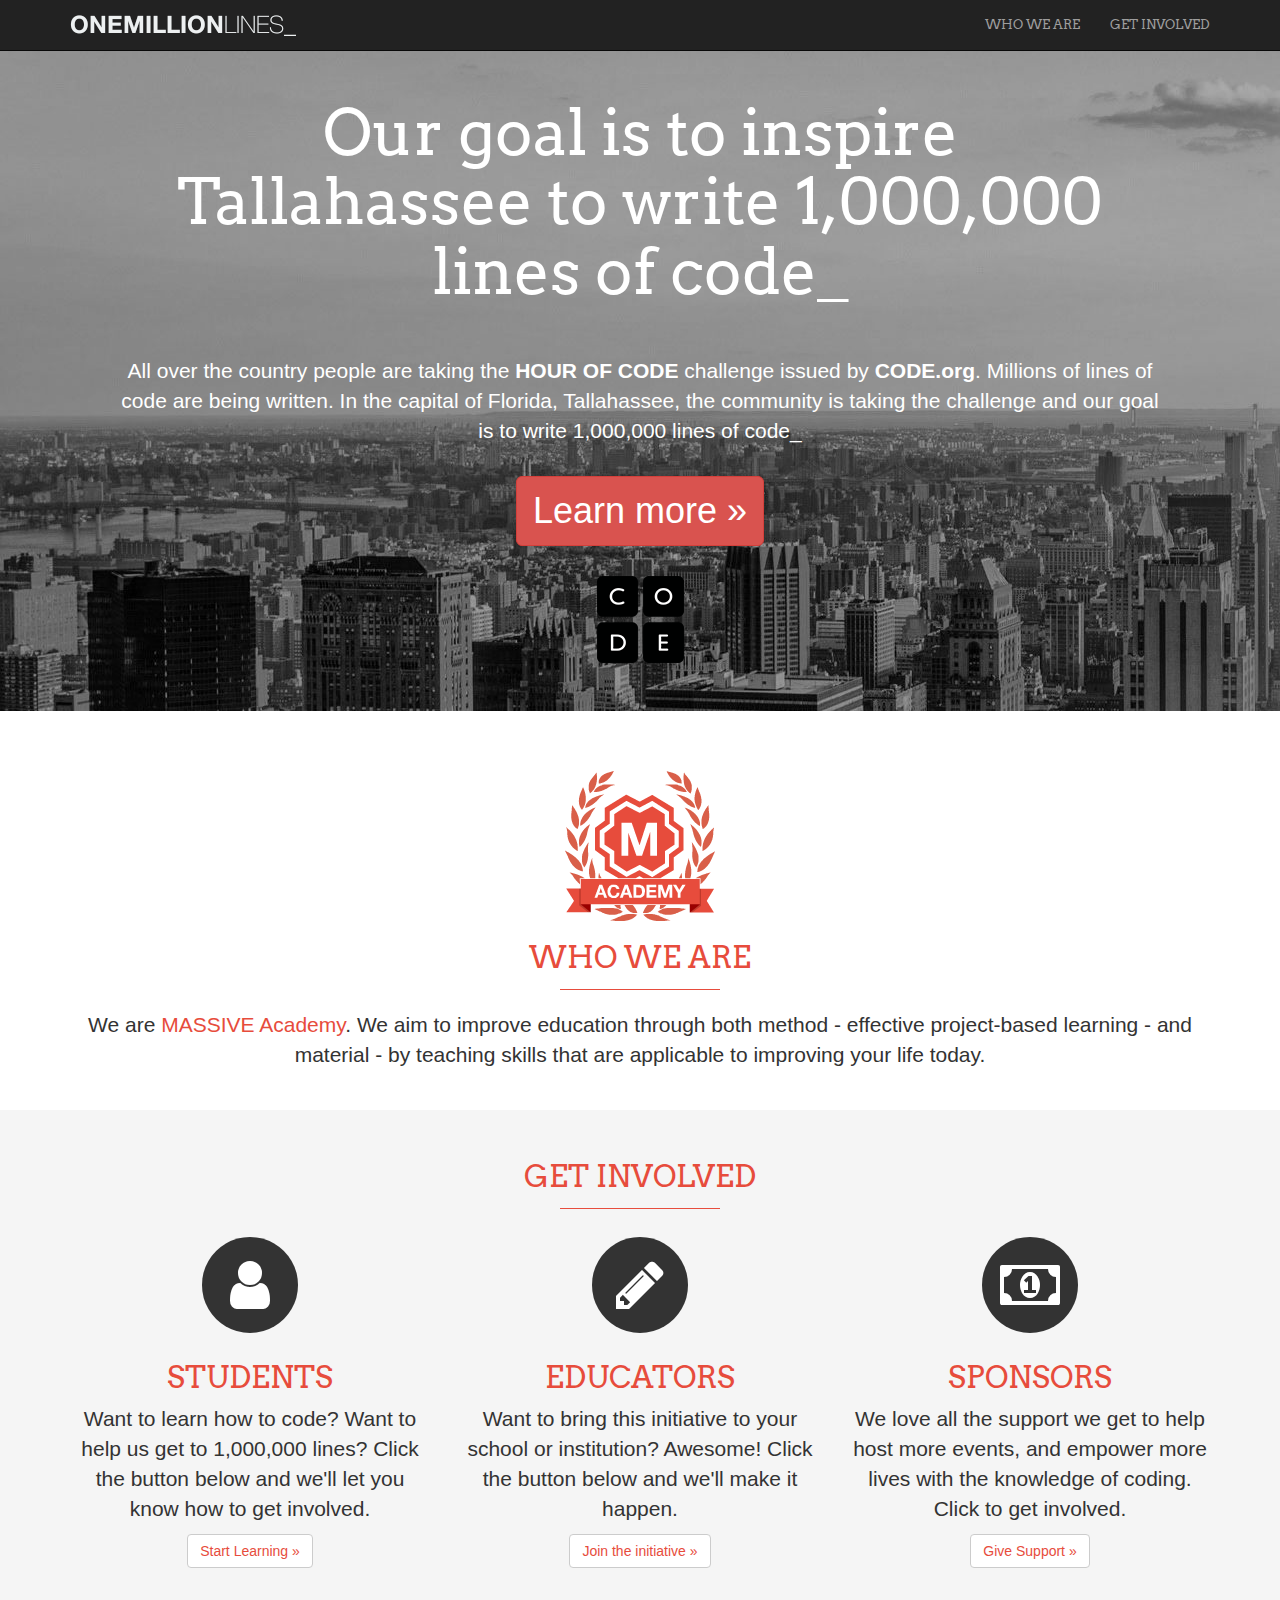
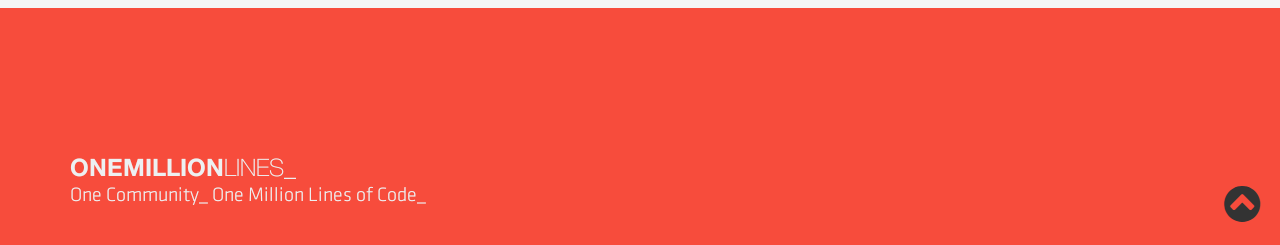
==== images/index.html @ c86b9d06 "Bunch of changes - JS. Modal. CSS change, Additional HTML" ====
<!DOCTYPE html>
<html lang="en">
  <head>
    <meta charset="utf-8">
    <meta http-equiv="X-UA-Compatible" content="IE=edge">
    <meta name="viewport" content="width=device-width, initial-scale=1">
    <!-- The above 3 meta tags *must* come first in the head; any other head content must come *after* these tags -->
    <meta name="description" content="">
    <meta name="author" content="">
    <link rel="icon" href="../../favicon.ico">

    <title>One Million Lines</title>

    <!--     Fonts and Icons -->
    <link href="https://fonts.googleapis.com/css?family=Arvo" rel="stylesheet">
    <link rel="stylesheet" href="fonts/font-awesome/css/font-awesome.min.css">

    <!-- Bootstrap core CSS -->
    <link href="css/bootstrap.min.css" rel="stylesheet">

    <!-- IE10 viewport hack for Surface/desktop Windows 8 bug -->
    <link href="../../assets/css/ie10-viewport-bug-workaround.css" rel="stylesheet">

    <!-- Custom styles for this template -->
    <link href="css/custom.css" rel="stylesheet">

    <!-- Just for debugging purposes. Don't actually copy these 2 lines! -->
    <!--[if lt IE 9]><script src="../../assets/js/ie8-responsive-file-warning.js"></script><![endif]-->
    <script src="../../assets/js/ie-emulation-modes-warning.js"></script>

    <!-- HTML5 shim and Respond.js for IE8 support of HTML5 elements and media queries -->
    <!--[if lt IE 9]>
      <script src="https://oss.maxcdn.com/html5shiv/3.7.3/html5shiv.min.js"></script>
      <script src="https://oss.maxcdn.com/respond/1.4.2/respond.min.js"></script>
    <![endif]-->
  </head>

  <body data-spy="scroll" data-target=".navbar-collapse" data-offset="50">

    <nav class="navbar navbar-inverse navbar-fixed-top">
      <div class="container">
        <div class="navbar-header">
          <button type="button" class="navbar-toggle collapsed" data-toggle="collapse" data-target="#navbar" aria-expanded="false" aria-controls="navbar">
            <span class="sr-only">Toggle navigation</span>
            <span class="icon-bar"></span>
            <span class="icon-bar"></span>
            <span class="icon-bar"></span>
          </button>
          <a class="navbar-brand" href="#jumbotron"><img src="images/top_logo.png" title="One Million Lines Logo" alt="One Million Lines Logo"></a>
        </div>
        <div id="navbar" class="collapse navbar-collapse">
          <ul class="nav navbar-nav navbar-right">
            <li><a href="#who">WHO WE ARE</a></li>
            <li><a href="#get-involved">GET INVOLVED</a></li>
          </ul>
        </div><!--/.nav-collapse -->
      </div>
    </nav>

    <!-- Main jumbotron for a primary marketing message or call to action -->
    <div id="jumbotron" class="jumbotron">
      <div class="container">
        <h1>Our goal is to inspire <br>Tallahassee to write 1,000,000<br> lines of code_</h1>
        <p>All over the country people are taking the <strong>HOUR OF CODE</strong> challenge issued by <strong>CODE.org</strong>. Millions of lines of code are being written. In the capital of Florida, Tallahassee, the community is taking the challenge and our goal is to write 1,000,000 lines of code_</p>
        <p><a class="btn btn-danger btn-lg" href="#" role="button" data-toggle="modal" data-target="#myModal">Learn more &raquo;</a></p>


        <!-- Modal -->
        <div class="modal fade" id="myModal" tabindex="-1" role="dialog" aria-labelledby="myModalLabel">
          <div class="modal-dialog" role="document">
            <div class="modal-content">
              <button type="button" class="close" data-dismiss="modal" aria-label="Close"><span aria-hidden="true">×</span></button>
              <iframe width="560" height="315" src="https://www.youtube.com/embed/hTWVmn435Ws" frameborder="0" allowfullscreen></iframe>
            </div>
          </div>
        </div>

        <img src="images/code.png" title="Code Block Logo" alt="Code Block Logo">
      </div>
    </div>

    <div id="who">
      <div class="container homepage">
        <img src="images/academy_brand_med.png" title="Academy Logo" alt="Academy Logo">
        <h2>WHO WE ARE</h2>
        <hr>
        <p>We are <a href="http://http://www.makerbased.com/oml/" target="_blank">MASSIVE Academy</a>. We aim to improve education through both method - effective project-based learning - and material - by teaching skills that are applicable to improving your life today.</p>
      </div>
    </div>

   <div id="get-involved"> 
    <div class="container homepage">
    <h2>Get Involved</h2>
    <hr>
      <div class="row">
        <div class="col-md-4">
        <span class="fa-stack fa-4x">
          <i class="fa fa-circle fa-stack-2x"></i>
          <i class="fa fa-user fa-stack-1x fa-inverse"></i>
        </span>
          <h3>Students</h3>
          <p>Want to learn how to code? Want to help us get to 1,000,000 lines? Click the button below and we'll let you know how to get involved.</p>
          <p><a class="btn btn-default" href="#" role="button">Start Learning &raquo;</a></p>
        </div>
        <div class="col-md-4">
        <span class="fa-stack fa-4x">
          <i class="fa fa-circle fa-stack-2x"></i>
          <i class="fa fa-pencil fa-stack-1x fa-inverse"></i>
        </span>
          <h3>Educators</h3>
          <p>Want to bring this initiative to your school or institution? Awesome! Click the button below and we'll make it happen.</p>
          <p><a class="btn btn-default" href="#" role="button">Join the initiative &raquo;</a></p>
       </div>
        <div class="col-md-4">
        <span class="fa-stack fa-4x">
          <i class="fa fa-circle fa-stack-2x"></i>
          <i class="fa fa-money fa-stack-1x fa-inverse"></i>
        </span>
          <h3>Sponsors</h3>
          <p>We love all the support we get to help host more events, and empower more lives with the knowledge of coding. Click to get involved.</p>
          <p><a class="btn btn-default" href="#" role="button">Give Support &raquo;</a></p>
        </div>
      </div>
    </div>
   </div> 
      
      <footer>
       <div class="container"> 
        <p><img src="images/one_million_bottom_brand.png" title="Footer Logo" alt="Footer Logo"></p>
       </div> 
       <div id="back-to-top">
        <a href="#jumbotron"><i class="fa fa-3x fa-chevron-circle-up" aria-hidden="true"></i></a>
       </div>
  
      </footer>




    <!-- Bootstrap core JavaScript
    ================================================== -->
    <!-- Placed at the end of the document so the pages load faster -->
    <script src="https://ajax.googleapis.com/ajax/libs/jquery/1.12.4/jquery.min.js"></script>
    <script>window.jQuery || document.write('<script src="../../assets/js/vendor/jquery.min.js"><\/script>')</script>
    <script src="js/bootstrap.min.js"></script>
      <script src="js/smoothscroll.js"></script>
    <!-- IE10 viewport hack for Surface/desktop Windows 8 bug -->
    <script src="../../assets/js/ie10-viewport-bug-workaround.js"></script>

  </body>
</html>
---- images/css/custom.css ----
/* Move down content because we have a fixed navbar that is 50px tall */
body {
  padding-top: 50px;
}

ul.nav, .jumbotron h1 {
	font-family: 'Arvo', serif;
}

ul.nav {
	font-size: 13px;
}

footer {
	background-color: #f74c3c;
	padding-top: 150px;
	padding-bottom: 30px; 
	position: relative;
}


#get-involved{
	background-color: #f5f5f5;
}

#back-to-top {
	position: absolute;
	bottom: 20px;
	right: 20px;
}

#back-to-top a {
	color: #333;
}

.jumbotron {
	text-align: center;
	background-image: url("../images/hero_image.jpg");
	color: white;
}

.jumbotron h1 {
	margin-top: 0px;
	margin-bottom: 50px; 
}

.jumbotron p {
	margin-bottom: 30px;
	font-weight: 100;
	padding: 0 50px;
}

.modal-content iframe{
	margin-top: 15px;
	margin-bottom: 10px;
}

.modal-content .close {
	position: absolute;
	top: 5px;
	right: 5px;
	background-color: white;
	font-size: 28px;
	width: 40px;
	opacity: 1;
	border-radius: 24px;
}

.btn-lg {
	font-size: 36px;
}

.homepage {
	text-align: center;
	padding-top: 30px;
	padding-bottom: 30px;
}

.homepage h2, .homepage h3{
	color: #e74c3c;
	font-family: 'Arvo', serif;
	text-transform: uppercase;
}

.homepage h2 {
	font-size: 30px;
}

.homepage h3 {
	font-size: 30px;
}

.homepage p {
	font-size: 21px;
	font-weight: 300;
}

.homepage a {
	color: #e74c3c;
}

.homepage a:hover {
	color: #e74c3d;
	opacity: 0.5;
	text-decoration: none;
}

.homepage hr {
	border-top: 1px solid #e74c3d;
	width: 160px;
	margin-top: 15px;
}

/* Responsive Styling*/

@media (max-width: 1199px) {

	.jumbotron h1 {
		font-size: 56px;
		margin-bottom: 20px;
	}
}
	
@media (max-width: 991px) {

	.jumbotron h1 {
		font-size: 44px;
	}

	.jumbotron p {
		padding: 0 10px;
	}

	#get-involved .col-md-4 {
		padding-top: 20px;
		padding-bottom: 20px;
	}
}

@media (max-width: 767px) {

	.jumbotron h1 {
		font-size: 24px;
	}

	.jumbotron p {
		font-size: 16px;
		padding: 0;
	}

	.btn-lg {
		font-size: 18px;
	}

	.homepage p {
		font-size: 18px;
	}

	footer img {
		width: 80%;
	}
}
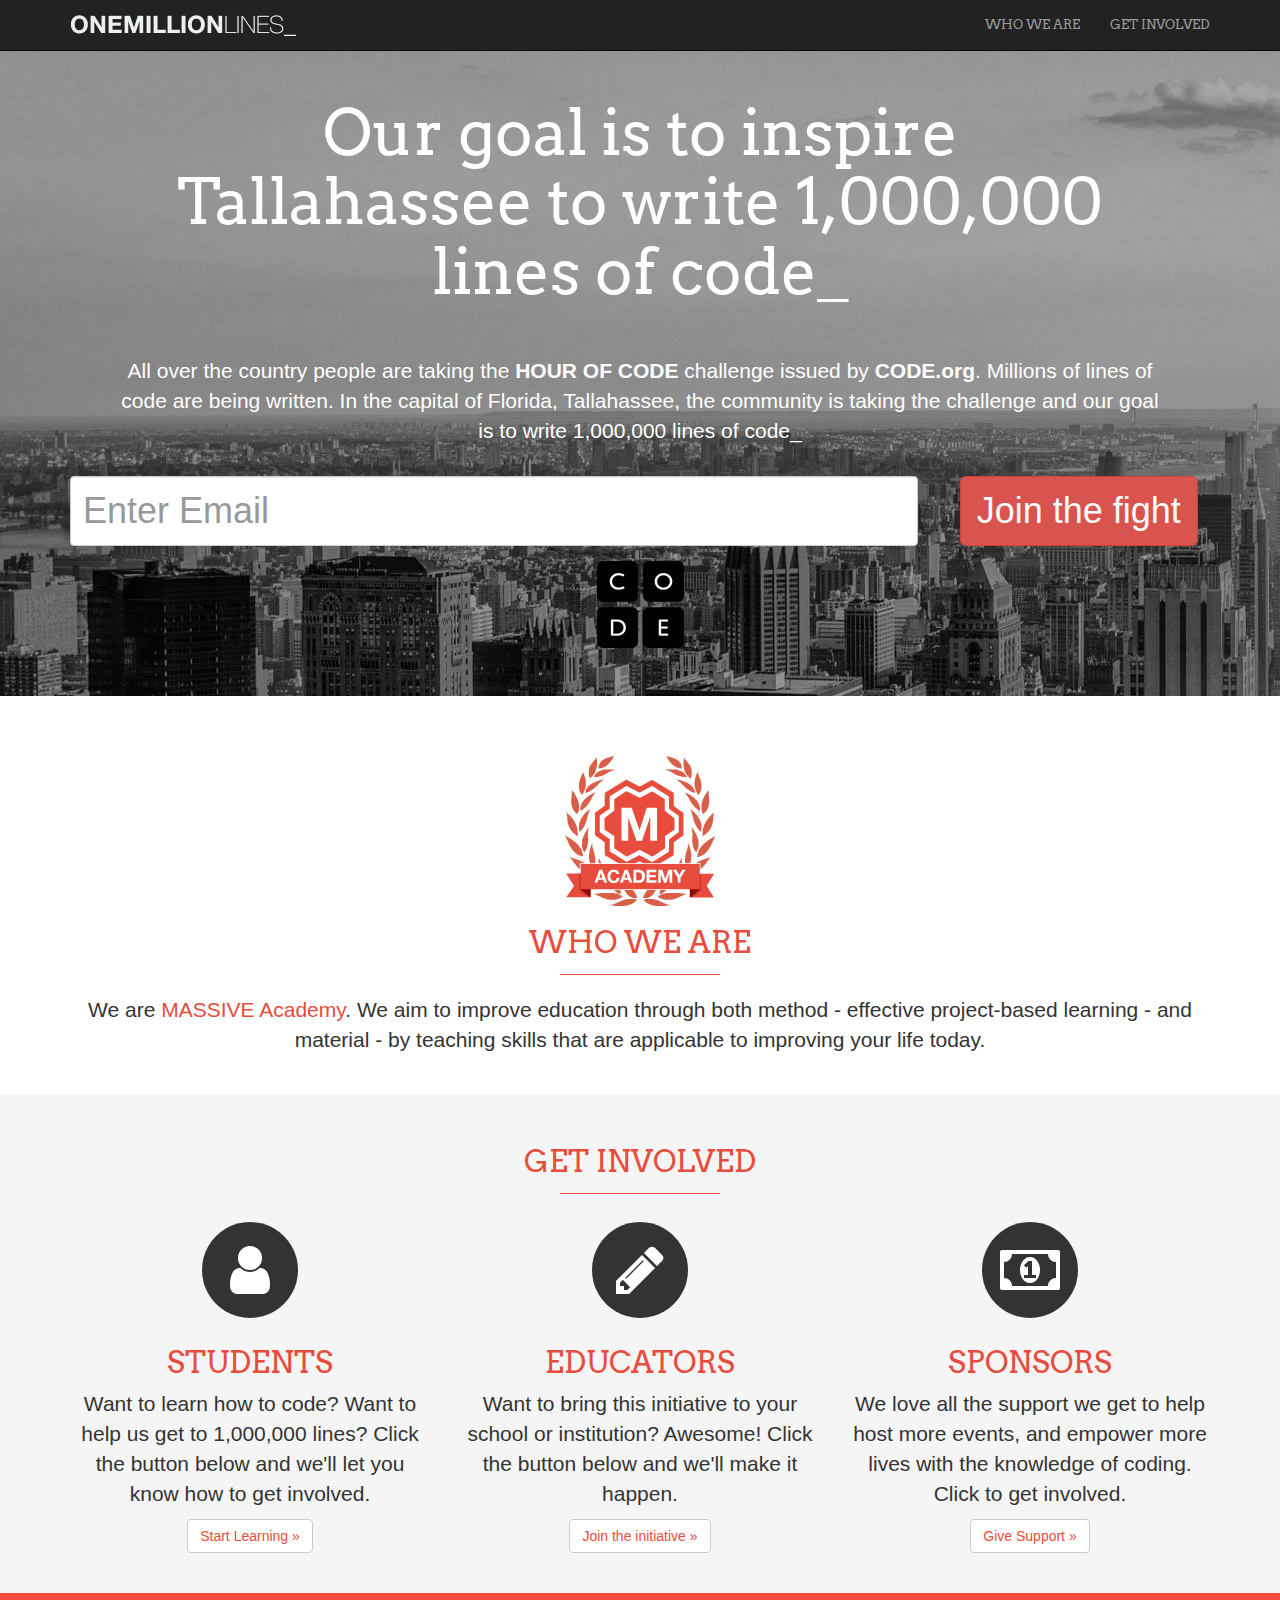
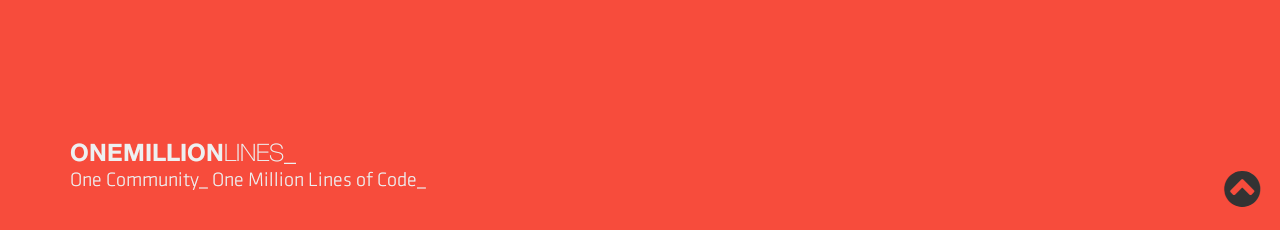
==== commit 45f02323: "Finished Website for Course Mterial" ====
--- a/images/index.html
+++ b/images/index.html
@@ -62,7 +62,27 @@
       <div class="container">
         <h1>Our goal is to inspire <br>Tallahassee to write 1,000,000<br> lines of code_</h1>
         <p>All over the country people are taking the <strong>HOUR OF CODE</strong> challenge issued by <strong>CODE.org</strong>. Millions of lines of code are being written. In the capital of Florida, Tallahassee, the community is taking the challenge and our goal is to write 1,000,000 lines of code_</p>
-        <p><a class="btn btn-danger btn-lg" href="#" role="button" data-toggle="modal" data-target="#myModal">Learn more &raquo;</a></p>
+            <!-- Begin MailChimp Signup Form -->
+      <div id="mc_embed_signup" class="row">
+        <div class="col-sm-9">
+         <form action="//kmcoding.us14.list-manage.com/subscribe/post?u=9ff8d3e4506c9944bb1ffc15a&amp;id=9ec15a5f1e" method="post" id="mc-embedded-subscribe-form" name="mc-embedded-subscribe-form" class="validate" target="_blank" role="form" novalidate>
+                  
+          <div class="mc-field-group form-group">
+            <input type="email" value="" name="EMAIL" class="required email form-control" id="mce-EMAIL" placeholder="Enter Email">
+          </div>
+        </div>  
+        <div class="col-sm-3">
+          <div id="mce-responses" class="clear">
+            <div class="response" id="mce-error-response" style="display:none"></div>
+            <div class="response" id="mce-success-response" style="display:none"></div>
+          </div>    
+          <!-- real people should not fill this in and expect good things - do not remove this or risk form bot signups-->
+            <div style="position: absolute; left: -5000px;" aria-hidden="true"><input type="text" name="b_9ff8d3e4506c9944bb1ffc15a_9ec15a5f1e" tabindex="-1" value=""></div>
+            <div class="clear"><input type="submit" value="Join the fight" name="subscribe" id="mc-embedded-subscribe" class="btn btn-danger btn-lg"></div>
+          </div>
+      </form>
+      </div>
+        <!--End mc_embed_signup-->
 
 
         <!-- Modal -->
@@ -70,7 +90,7 @@
           <div class="modal-dialog" role="document">
             <div class="modal-content">
               <button type="button" class="close" data-dismiss="modal" aria-label="Close"><span aria-hidden="true">×</span></button>
-              <iframe width="560" height="315" src="https://www.youtube.com/embed/hTWVmn435Ws" frameborder="0" allowfullscreen></iframe>
+              <iframe width="560" height="315" src="https://www.youtube.com/embed/hTWVmn435Ws?showinfo=0" frameborder="0" allowfullscreen></iframe>
             </div>
           </div>
         </div>
--- a/images/css/custom.css
+++ b/images/css/custom.css
@@ -32,6 +32,10 @@
 #back-to-top a {
 	color: #333;
 }
+#jumbotron .form-control {
+	height: 70px;
+	font-size: 36px;
+}
 
 .jumbotron {
 	text-align: center;
@@ -64,6 +68,14 @@
 	width: 40px;
 	opacity: 1;
 	border-radius: 24px;
+}
+
+.modal-dialog {
+    position: absolute;
+    left: 50%;
+    margin-left: -300px;
+    top: 50%;
+    margin-top: -173px;
 }
 
 .btn-lg {
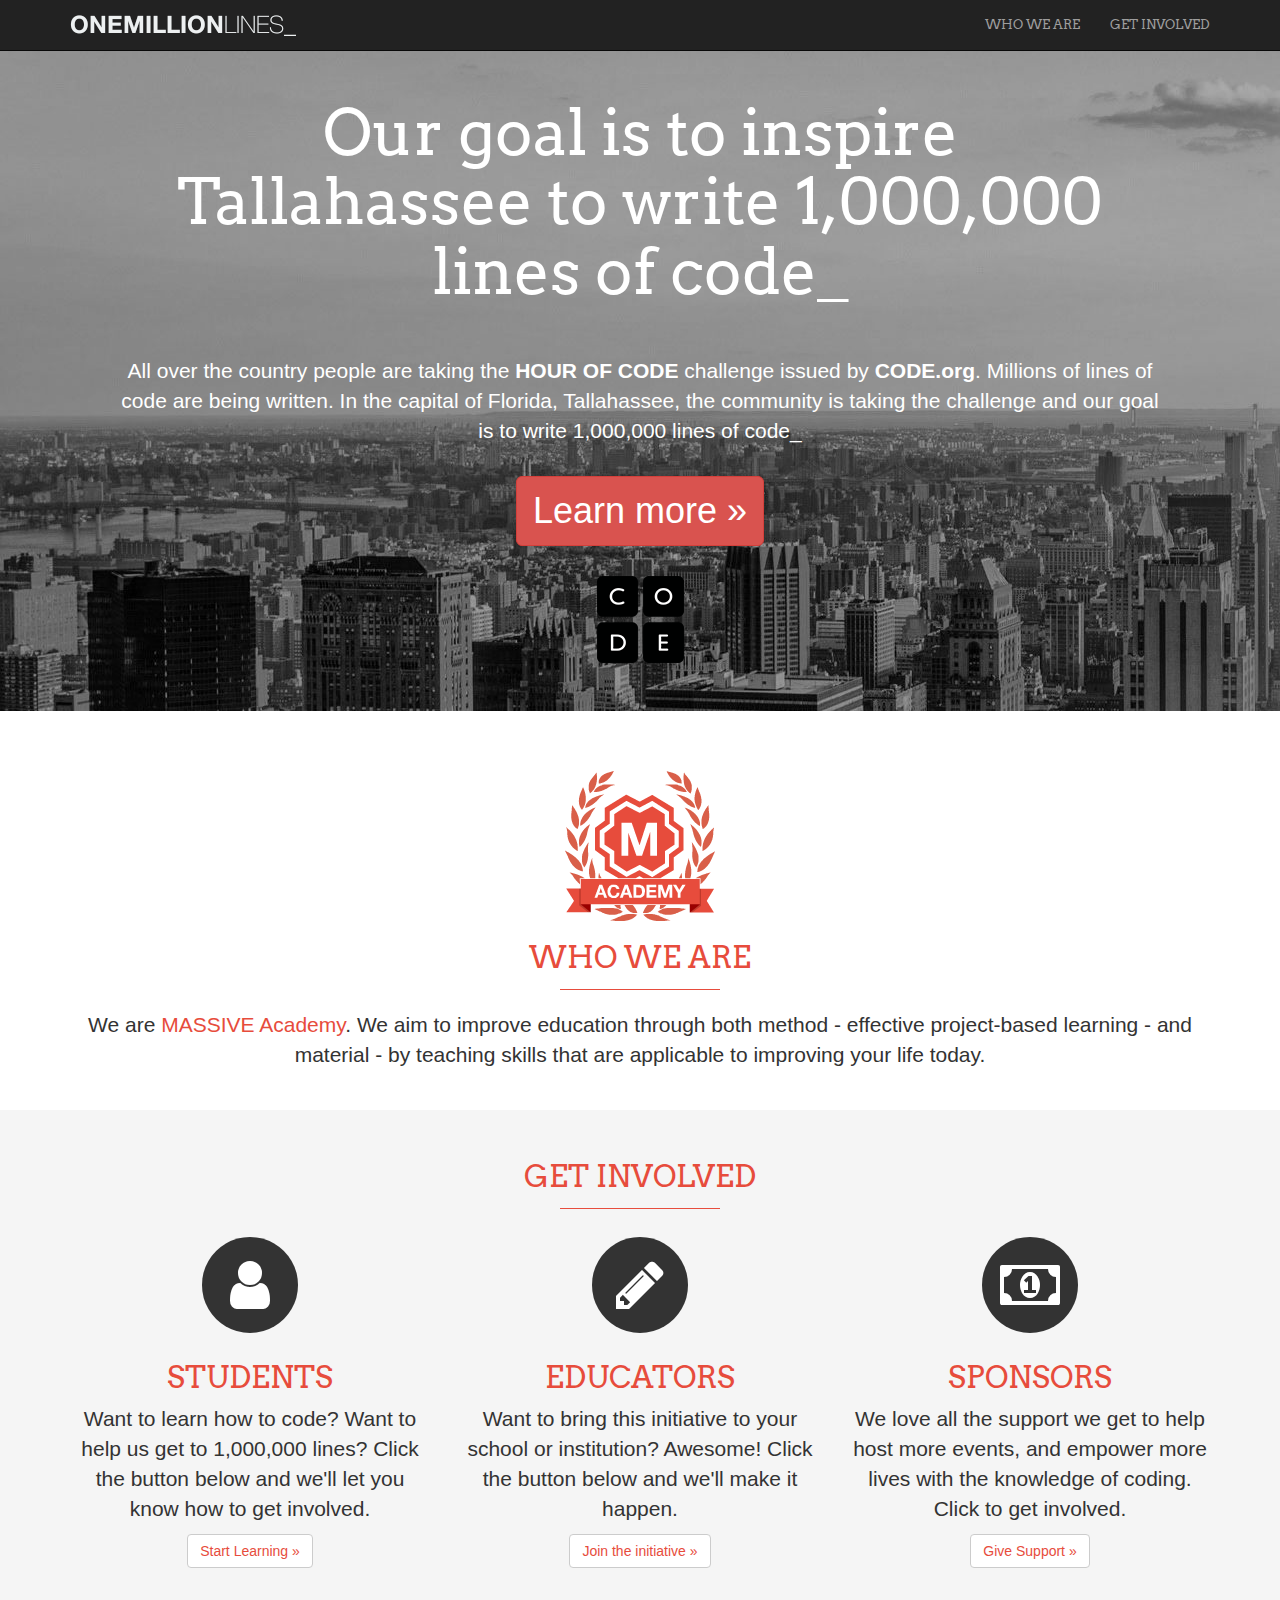
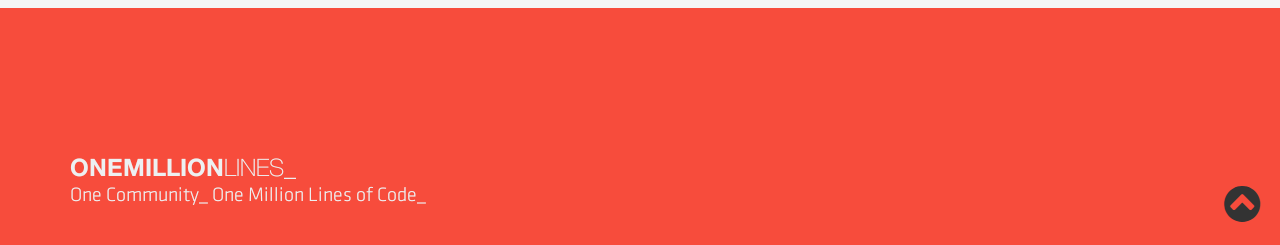
==== commit 65e490d0: "Revert "Finished Website for Course Mterial"" ====
--- a/images/index.html
+++ b/images/index.html
@@ -62,27 +62,7 @@
       <div class="container">
         <h1>Our goal is to inspire <br>Tallahassee to write 1,000,000<br> lines of code_</h1>
         <p>All over the country people are taking the <strong>HOUR OF CODE</strong> challenge issued by <strong>CODE.org</strong>. Millions of lines of code are being written. In the capital of Florida, Tallahassee, the community is taking the challenge and our goal is to write 1,000,000 lines of code_</p>
-            <!-- Begin MailChimp Signup Form -->
-      <div id="mc_embed_signup" class="row">
-        <div class="col-sm-9">
-         <form action="//kmcoding.us14.list-manage.com/subscribe/post?u=9ff8d3e4506c9944bb1ffc15a&amp;id=9ec15a5f1e" method="post" id="mc-embedded-subscribe-form" name="mc-embedded-subscribe-form" class="validate" target="_blank" role="form" novalidate>
-                  
-          <div class="mc-field-group form-group">
-            <input type="email" value="" name="EMAIL" class="required email form-control" id="mce-EMAIL" placeholder="Enter Email">
-          </div>
-        </div>  
-        <div class="col-sm-3">
-          <div id="mce-responses" class="clear">
-            <div class="response" id="mce-error-response" style="display:none"></div>
-            <div class="response" id="mce-success-response" style="display:none"></div>
-          </div>    
-          <!-- real people should not fill this in and expect good things - do not remove this or risk form bot signups-->
-            <div style="position: absolute; left: -5000px;" aria-hidden="true"><input type="text" name="b_9ff8d3e4506c9944bb1ffc15a_9ec15a5f1e" tabindex="-1" value=""></div>
-            <div class="clear"><input type="submit" value="Join the fight" name="subscribe" id="mc-embedded-subscribe" class="btn btn-danger btn-lg"></div>
-          </div>
-      </form>
-      </div>
-        <!--End mc_embed_signup-->
+        <p><a class="btn btn-danger btn-lg" href="#" role="button" data-toggle="modal" data-target="#myModal">Learn more &raquo;</a></p>
 
 
         <!-- Modal -->
@@ -90,7 +70,7 @@
           <div class="modal-dialog" role="document">
             <div class="modal-content">
               <button type="button" class="close" data-dismiss="modal" aria-label="Close"><span aria-hidden="true">×</span></button>
-              <iframe width="560" height="315" src="https://www.youtube.com/embed/hTWVmn435Ws?showinfo=0" frameborder="0" allowfullscreen></iframe>
+              <iframe width="560" height="315" src="https://www.youtube.com/embed/hTWVmn435Ws" frameborder="0" allowfullscreen></iframe>
             </div>
           </div>
         </div>
--- a/images/css/custom.css
+++ b/images/css/custom.css
@@ -32,10 +32,6 @@
 #back-to-top a {
 	color: #333;
 }
-#jumbotron .form-control {
-	height: 70px;
-	font-size: 36px;
-}
 
 .jumbotron {
 	text-align: center;
@@ -68,14 +64,6 @@
 	width: 40px;
 	opacity: 1;
 	border-radius: 24px;
-}
-
-.modal-dialog {
-    position: absolute;
-    left: 50%;
-    margin-left: -300px;
-    top: 50%;
-    margin-top: -173px;
 }
 
 .btn-lg {
